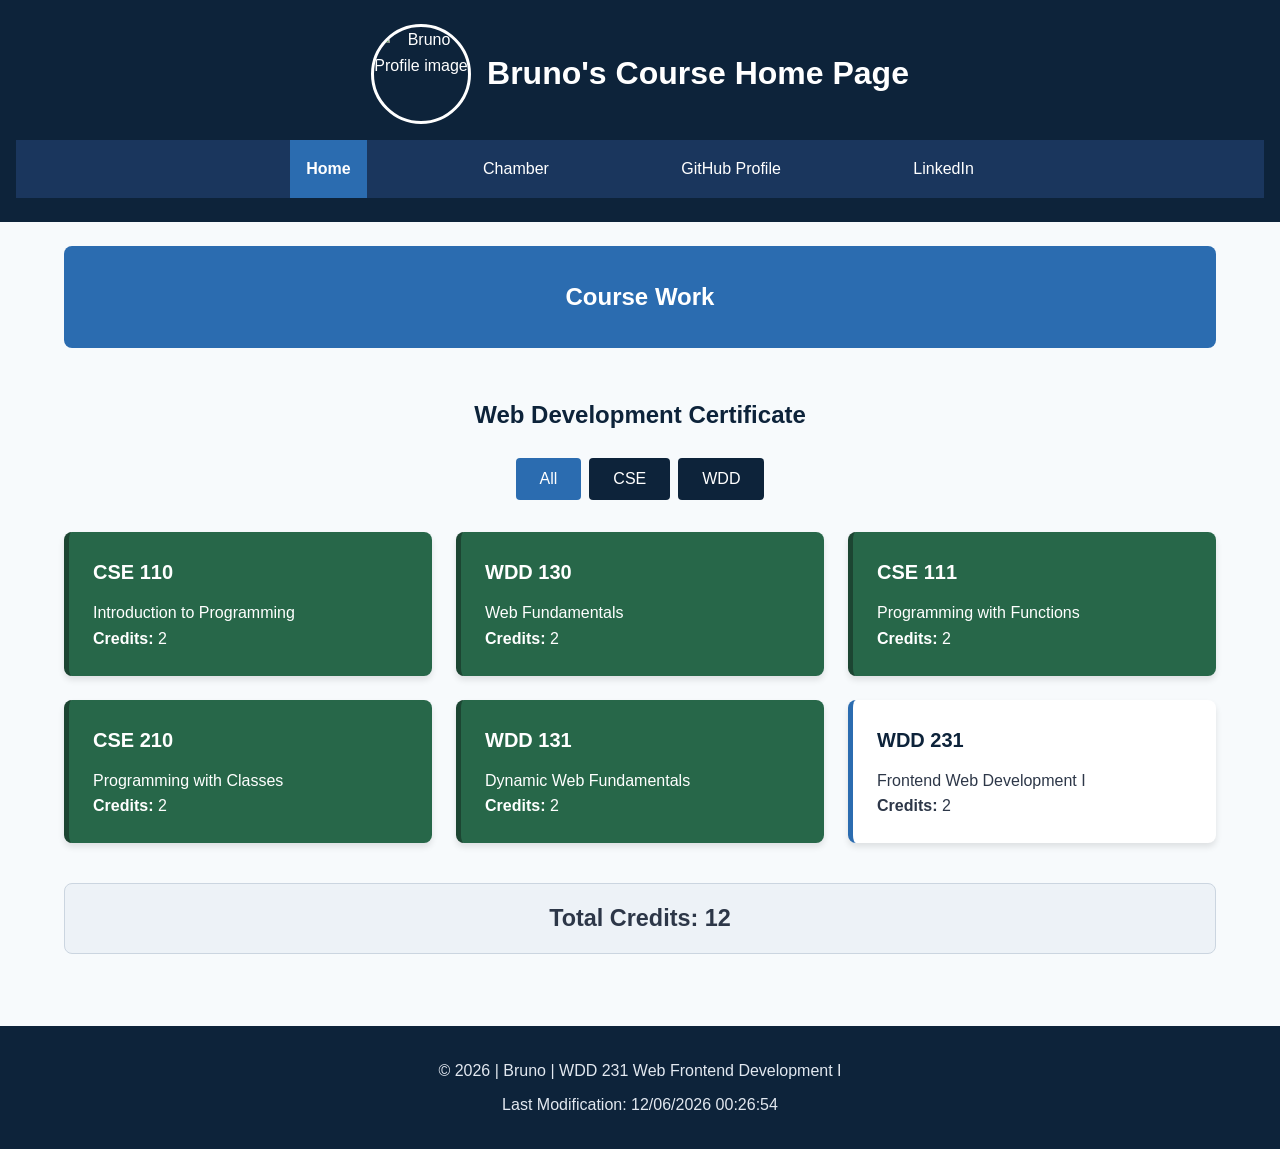
==== index.html @ 8b1036fa "Add files via upload" ====
<!DOCTYPE html>
<html lang="en">
<head>
    <meta charset="UTF-8">
    <meta name="viewport" content="width=device-width, initial-scale=1.0">
    <meta name="description" content="WDD 231 - Web Frontend Development I - Bruno's Course Home Page">
    <meta name="author" content="Bruno">
    <title>Bruno - WDD 231 Course Home Page</title>
    <link rel="stylesheet" href="styles.css">
</head>
<body>
    <header>
        <div class="header-container">
            <img src="https://ui-avatars.com/api/?name=Bruno&background=random&size=100" alt="Bruno Profile image" class="profile-img">
            <h1>Bruno's Course Home Page</h1>
        </div>
        <nav>
            <ul class="nav-menu">
                <li><a href="#" class="active">Home</a></li>
                <li><a href="#">Chamber</a></li>
                <li><a href="https://github.com/DenkoBoy185" target="_blank">GitHub Profile</a></li>
                <li><a href="https://www.linkedin.com/in/bruno-monsefu-38a6b0391/" target="_blank">LinkedIn</a></li>
            </ul>
        </nav>
    </header>

    <main>
        <section class="banner">
            <h2>Course Work</h2>
        </section>

        <section class="certificate-container">
            <h2>Web Development Certificate</h2>
            
            <div class="filter-buttons">
                <button id="btn-all" class="filter-btn active">All</button>
                <button id="btn-cse" class="filter-btn">CSE</button>
                <button id="btn-wdd" class="filter-btn">WDD</button>
            </div>

            <div id="course-container" class="course-grid">
                <!-- Courses injected here -->
            </div>

            <div class="credits-info">
                <h3>Total Credits: <span id="total-credits">0</span></h3>
            </div>
        </section>
    </main>

    <footer>
        <div class="footer-content">
            <p>&copy; <span id="currentyear"></span> | Bruno | WDD 231 Web Frontend Development I</p>
            <p id="lastModified"></p>
        </div>
    </footer>

    <script src="scripts.js"></script>
</body>
</html>
---- styles.css ----
:root {
    --primary-color: #0d233a;
    --secondary-color: #2b6cb0;
    --accent-color: #e53e3e;
    --text-color: #2d3748;
    --bg-color: #f7fafc;
    --completed-bg: #276749; /* Deep Green for WCAG AA */
    --completed-text: #ffffff;
    --card-bg: #ffffff;
    --font-family: 'Segoe UI', Tahoma, Geneva, Verdana, sans-serif;
}

* {
    box-sizing: border-box;
    margin: 0;
    padding: 0;
}

body {
    font-family: var(--font-family);
    color: var(--text-color);
    background-color: var(--bg-color);
    line-height: 1.6;
    overflow-x: hidden;
}

/* Header */
header {
    background-color: var(--primary-color);
    color: #fff;
    padding: 1.5rem 1rem;
    text-align: center;
}

.header-container {
    display: flex;
    flex-direction: column;
    align-items: center;
    gap: 1rem;
    margin-bottom: 1rem;
}

.profile-img {
    width: 100px;
    height: 100px;
    border-radius: 50%;
    object-fit: cover;
    border: 3px solid #fff;
}

/* Navigation */
nav {
    background-color: #1a365d;
}

.nav-menu {
    list-style-type: none;
    display: flex;
    flex-direction: column;
    padding: 0;
}

.nav-menu li {
    text-align: center;
}

.nav-menu a {
    display: block;
    color: #fff;
    text-decoration: none;
    padding: 1rem;
    transition: background-color 0.3s;
}

.nav-menu a:hover,
.nav-menu a.active {
    background-color: var(--secondary-color);
    font-weight: bold;
}

/* Main Content */
main {
    padding: 1.5rem;
    max-width: 1200px;
    margin: 0 auto;
}

.banner {
    background-color: var(--secondary-color);
    color: #fff;
    padding: 2rem;
    margin-bottom: 2rem;
    border-radius: 8px;
    text-align: center;
}

.certificate-container {
    padding: 1rem 0;
}

.certificate-container h2 {
    text-align: center;
    margin-bottom: 1.5rem;
    color: var(--primary-color);
}

/* Filter Buttons */
.filter-buttons {
    display: flex;
    flex-wrap: wrap;
    gap: 0.5rem;
    margin-bottom: 2rem;
    justify-content: center;
}

.filter-btn {
    background-color: var(--primary-color);
    color: #fff;
    border: none;
    padding: 0.75rem 1.5rem;
    cursor: pointer;
    font-size: 1rem;
    border-radius: 4px;
    transition: background-color 0.3s;
}

.filter-btn:hover {
    background-color: #2c5282;
}

.filter-btn.active {
    background-color: var(--secondary-color);
}

/* Course Grid */
.course-grid {
    display: grid;
    grid-template-columns: 1fr;
    gap: 1.5rem;
}

/* Course Card */
.course-card {
    background-color: var(--card-bg);
    border-radius: 8px;
    padding: 1.5rem;
    text-align: left;
    box-shadow: 0 4px 6px rgba(0,0,0,0.1);
    transition: transform 0.2s, box-shadow 0.2s;
    border-left: 5px solid var(--secondary-color);
}

.course-card:hover {
    transform: translateY(-5px);
    box-shadow: 0 6px 12px rgba(0,0,0,0.15);
}

.course-card h3 {
    margin-bottom: 0.75rem;
    font-size: 1.25rem;
    color: var(--primary-color);
}

/* Completed Course Card Style */
.course-card.completed {
    background-color: var(--completed-bg);
    color: var(--completed-text);
    border-left: 5px solid #1c4532;
}

.course-card.completed h3,
.course-card.completed p,
.course-card.completed strong {
    color: var(--completed-text);
}

.credits-info {
    margin-top: 2.5rem;
    text-align: center;
    font-size: 1.25rem;
    font-weight: bold;
    padding: 1rem;
    background-color: #edf2f7;
    border-radius: 8px;
    border: 1px solid #cbd5e0;
}

/* Footer */
footer {
    background-color: var(--primary-color);
    color: #fff;
    text-align: center;
    padding: 1.5rem;
    margin-top: 2rem;
}

.footer-content p {
    margin: 0.5rem 0;
}

.footer-content span, .footer-content p {
    color: #e2e8f0;
}

/* Media Queries for larger screens */
@media (min-width: 600px) {
    .nav-menu {
        flex-direction: row;
        justify-content: space-around;
        max-width: 600px;
        margin: 0 auto;
    }

    .header-container {
        flex-direction: row;
        justify-content: center;
    }

    .course-grid {
        grid-template-columns: repeat(2, 1fr);
    }
}

@media (min-width: 900px) {
    .course-grid {
        grid-template-columns: repeat(3, 1fr);
    }
    
    .nav-menu {
        max-width: 800px;
    }
}
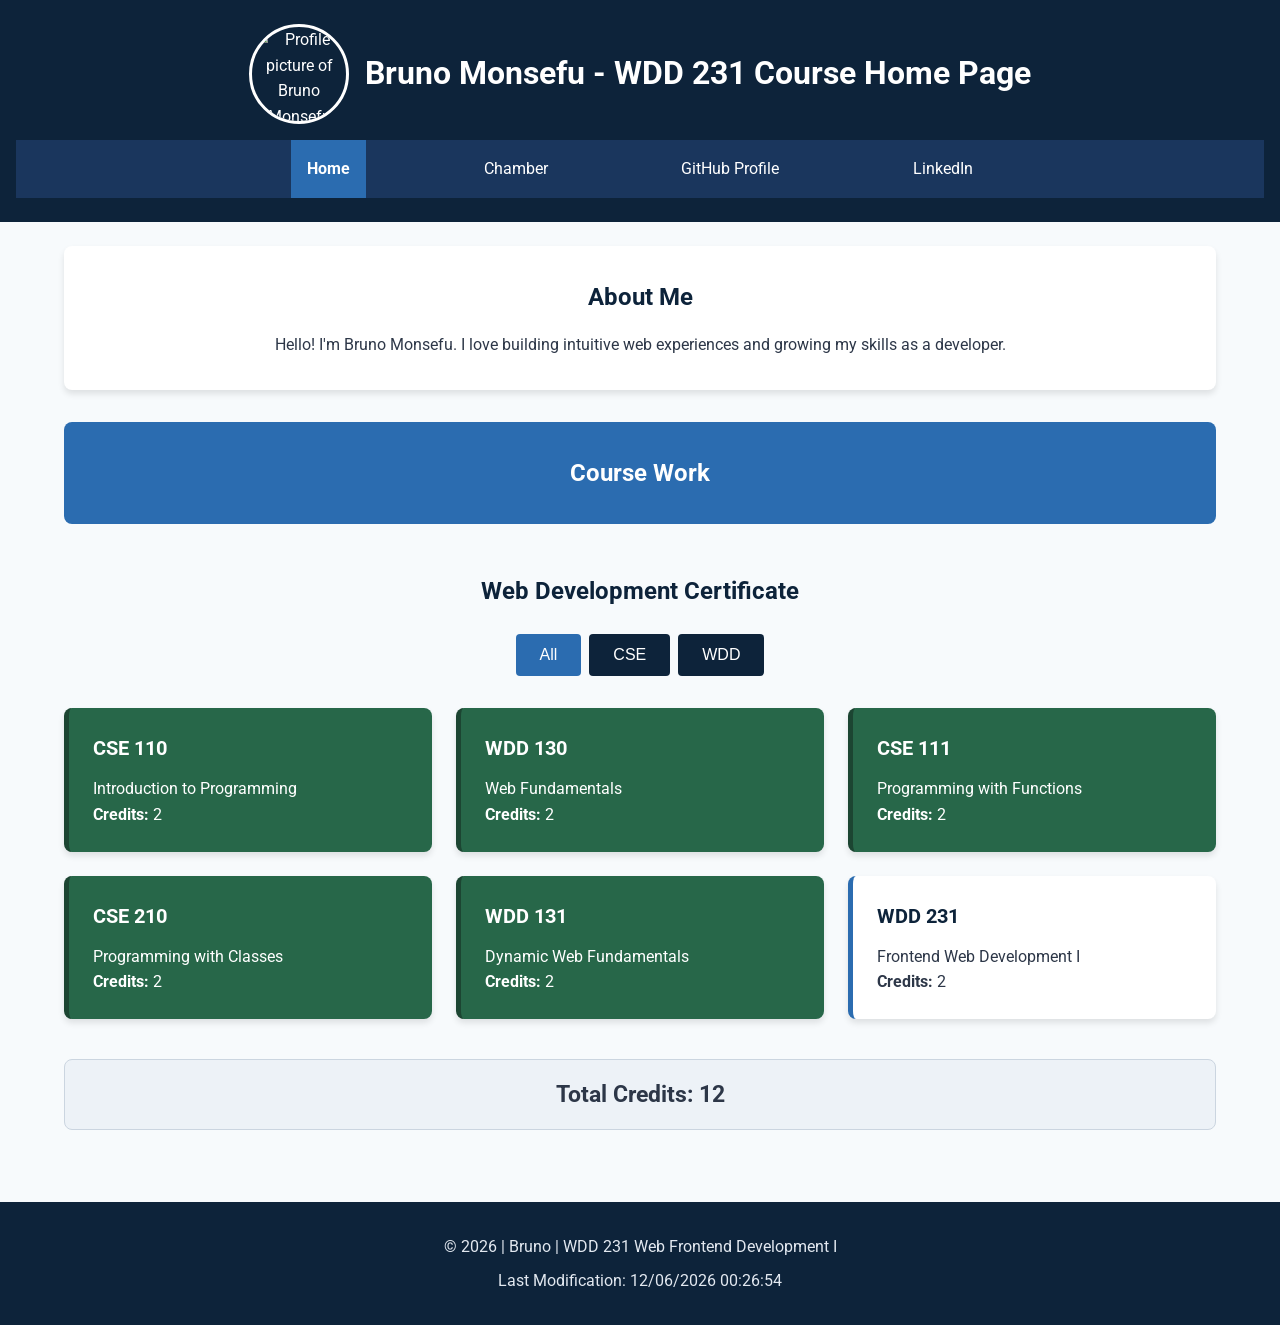
==== commit cb6df2ea: "Add files via upload" ====
--- a/index.html
+++ b/index.html
@@ -3,16 +3,20 @@
 <head>
     <meta charset="UTF-8">
     <meta name="viewport" content="width=device-width, initial-scale=1.0">
-    <meta name="description" content="WDD 231 - Web Frontend Development I - Bruno's Course Home Page">
-    <meta name="author" content="Bruno">
-    <title>Bruno - WDD 231 Course Home Page</title>
-    <link rel="stylesheet" href="styles.css">
+    <meta name="description" content="WDD 231 - Web Frontend Development I - Bruno Monsefu's Course Home Page">
+    <meta name="author" content="Bruno Monsefu">
+    <title>Bruno Monsefu - WDD 231 Course Home Page</title>
+    <link rel="preconnect" href="https://fonts.googleapis.com">
+    <link rel="preconnect" href="https://fonts.gstatic.com" crossorigin>
+    <link href="https://fonts.googleapis.com/css2?family=Roboto:wght@400;700&display=swap" rel="stylesheet">
+    <link rel="stylesheet" href="styles/styles.css">
+    <script src="scripts/scripts.js" defer></script>
 </head>
 <body>
     <header>
         <div class="header-container">
-            <img src="https://ui-avatars.com/api/?name=Bruno&background=random&size=100" alt="Bruno Profile image" class="profile-img">
-            <h1>Bruno's Course Home Page</h1>
+            <img src="images/profile.jpg" alt="Profile picture of Bruno Monsefu" class="profile-img">
+            <h1>Bruno Monsefu - WDD 231 Course Home Page</h1>
         </div>
         <nav>
             <ul class="nav-menu">
@@ -25,6 +29,11 @@
     </header>
 
     <main>
+        <section class="about-me">
+            <h2>About Me</h2>
+            <p>Hello! I'm Bruno Monsefu. I love building intuitive web experiences and growing my skills as a developer.</p>
+        </section>
+
         <section class="banner">
             <h2>Course Work</h2>
         </section>
@@ -54,7 +63,5 @@
             <p id="lastModified"></p>
         </div>
     </footer>
-
-    <script src="scripts.js"></script>
 </body>
 </html>
--- a/styles/styles.css
+++ b/styles/styles.css
@@ -0,0 +1,246 @@
+:root {
+    --primary-color: #0d233a;
+    --secondary-color: #2b6cb0;
+    --accent-color: #e53e3e;
+    --text-color: #2d3748;
+    --bg-color: #f7fafc;
+    --completed-bg: #276749; /* Deep Green for WCAG AA */
+    --completed-text: #ffffff;
+    --card-bg: #ffffff;
+    --font-family: 'Roboto', 'Segoe UI', Tahoma, Geneva, Verdana, sans-serif;
+}
+
+* {
+    box-sizing: border-box;
+    margin: 0;
+    padding: 0;
+}
+
+body {
+    font-family: var(--font-family);
+    color: var(--text-color);
+    background-color: var(--bg-color);
+    line-height: 1.6;
+    overflow-x: hidden;
+}
+
+/* Header */
+header {
+    background-color: var(--primary-color);
+    color: #fff;
+    padding: 1.5rem 1rem;
+    text-align: center;
+}
+
+.header-container {
+    display: flex;
+    flex-direction: column;
+    align-items: center;
+    gap: 1rem;
+    margin-bottom: 1rem;
+}
+
+.profile-img {
+    width: 100px;
+    height: 100px;
+    border-radius: 50%;
+    object-fit: cover;
+    border: 3px solid #fff;
+}
+
+/* Navigation */
+nav {
+    background-color: #1a365d;
+}
+
+.nav-menu {
+    list-style-type: none;
+    display: flex;
+    flex-direction: column;
+    padding: 0;
+}
+
+.nav-menu li {
+    text-align: center;
+}
+
+.nav-menu a {
+    display: block;
+    color: #fff;
+    text-decoration: none;
+    padding: 1rem;
+    transition: background-color 0.3s;
+}
+
+.nav-menu a:hover,
+.nav-menu a.active {
+    background-color: var(--secondary-color);
+    font-weight: bold;
+}
+
+/* Main Content */
+main {
+    padding: 1.5rem;
+    max-width: 1200px;
+    margin: 0 auto;
+}
+
+.about-me {
+    background-color: var(--card-bg);
+    padding: 2rem;
+    margin-bottom: 2rem;
+    border-radius: 8px;
+    box-shadow: 0 4px 6px rgba(0,0,0,0.1);
+    text-align: center;
+}
+
+.about-me h2 {
+    color: var(--primary-color);
+    margin-bottom: 1rem;
+}
+
+.banner {
+    background-color: var(--secondary-color);
+    color: #fff;
+    padding: 2rem;
+    margin-bottom: 2rem;
+    border-radius: 8px;
+    text-align: center;
+}
+
+.certificate-container {
+    padding: 1rem 0;
+}
+
+.certificate-container h2 {
+    text-align: center;
+    margin-bottom: 1.5rem;
+    color: var(--primary-color);
+}
+
+/* Filter Buttons */
+.filter-buttons {
+    display: flex;
+    flex-wrap: wrap;
+    gap: 0.5rem;
+    margin-bottom: 2rem;
+    justify-content: center;
+}
+
+.filter-btn {
+    background-color: var(--primary-color);
+    color: #fff;
+    border: none;
+    padding: 0.75rem 1.5rem;
+    cursor: pointer;
+    font-size: 1rem;
+    border-radius: 4px;
+    transition: background-color 0.3s;
+}
+
+.filter-btn:hover {
+    background-color: #2c5282;
+}
+
+.filter-btn.active {
+    background-color: var(--secondary-color);
+}
+
+/* Course Grid */
+.course-grid {
+    display: grid;
+    grid-template-columns: 1fr;
+    gap: 1.5rem;
+}
+
+/* Course Card */
+.course-card {
+    background-color: var(--card-bg);
+    border-radius: 8px;
+    padding: 1.5rem;
+    text-align: left;
+    box-shadow: 0 4px 6px rgba(0,0,0,0.1);
+    transition: transform 0.2s, box-shadow 0.2s;
+    border-left: 5px solid var(--secondary-color);
+}
+
+.course-card:hover {
+    transform: translateY(-5px);
+    box-shadow: 0 6px 12px rgba(0,0,0,0.15);
+}
+
+.course-card h3 {
+    margin-bottom: 0.75rem;
+    font-size: 1.25rem;
+    color: var(--primary-color);
+}
+
+/* Completed Course Card Style */
+.course-card.completed {
+    background-color: var(--completed-bg);
+    color: var(--completed-text);
+    border-left: 5px solid #1c4532;
+}
+
+.course-card.completed h3,
+.course-card.completed p,
+.course-card.completed strong {
+    color: var(--completed-text);
+}
+
+.credits-info {
+    margin-top: 2.5rem;
+    text-align: center;
+    font-size: 1.25rem;
+    font-weight: bold;
+    padding: 1rem;
+    background-color: #edf2f7;
+    border-radius: 8px;
+    border: 1px solid #cbd5e0;
+}
+
+/* Footer */
+footer {
+    background-color: var(--primary-color);
+    color: #fff;
+    text-align: center;
+    padding: 1.5rem;
+    margin-top: 2rem;
+}
+
+.footer-content p {
+    margin: 0.5rem 0;
+}
+
+.footer-content span, .footer-content p {
+    color: #e2e8f0;
+}
+
+/* Media Queries for larger screens */
+@media (min-width: 600px) {
+    .nav-menu {
+        flex-direction: row;
+        justify-content: space-around;
+        max-width: 600px;
+        margin: 0 auto;
+    }
+
+    .header-container {
+        flex-direction: row;
+        justify-content: center;
+    }
+
+    .course-grid {
+        grid-template-columns: repeat(2, 1fr);
+    }
+}
+
+@media (min-width: 900px) {
+    .course-grid {
+        grid-template-columns: repeat(3, 1fr);
+    }
+    
+    .nav-menu {
+        max-width: 800px;
+    }
+}
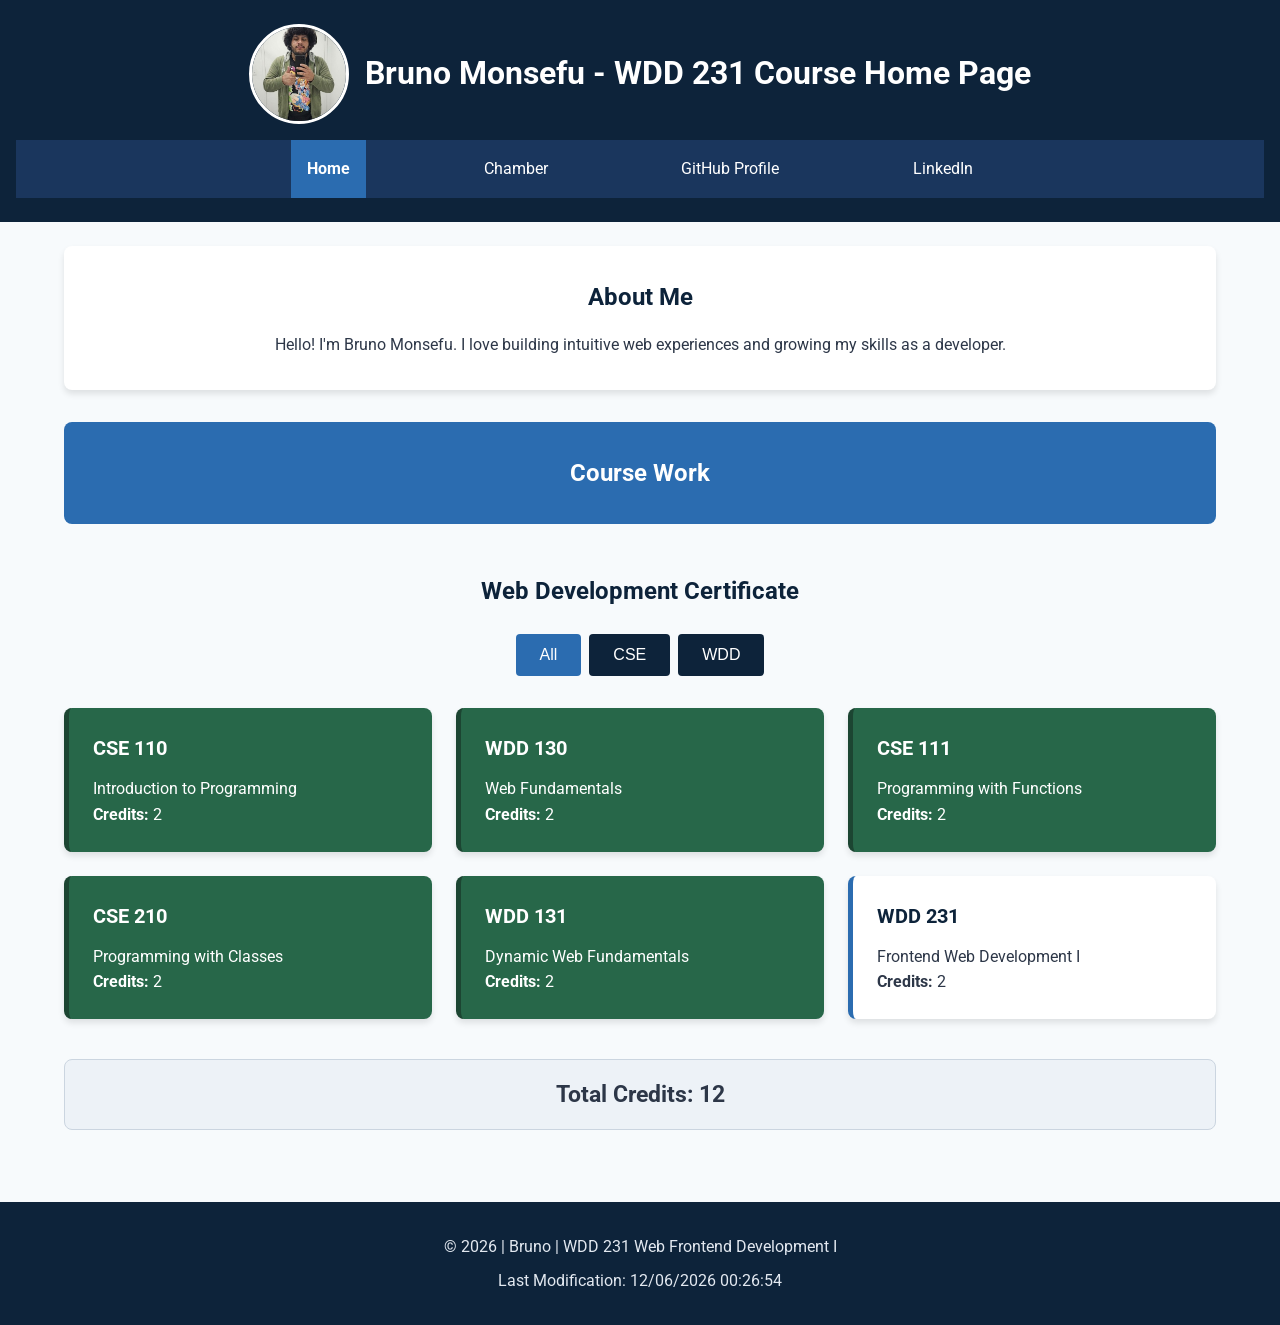
==== commit ca06ec34: "Add files via upload" ====
--- a/index.html
+++ b/index.html
@@ -15,7 +15,7 @@
 <body>
     <header>
         <div class="header-container">
-            <img src="images/profile.jpg" alt="Profile picture of Bruno Monsefu" class="profile-img">
+            <img src="images/Profile.jpg" alt="Profile picture of Bruno Monsefu" class="profile-img">
             <h1>Bruno Monsefu - WDD 231 Course Home Page</h1>
         </div>
         <nav>
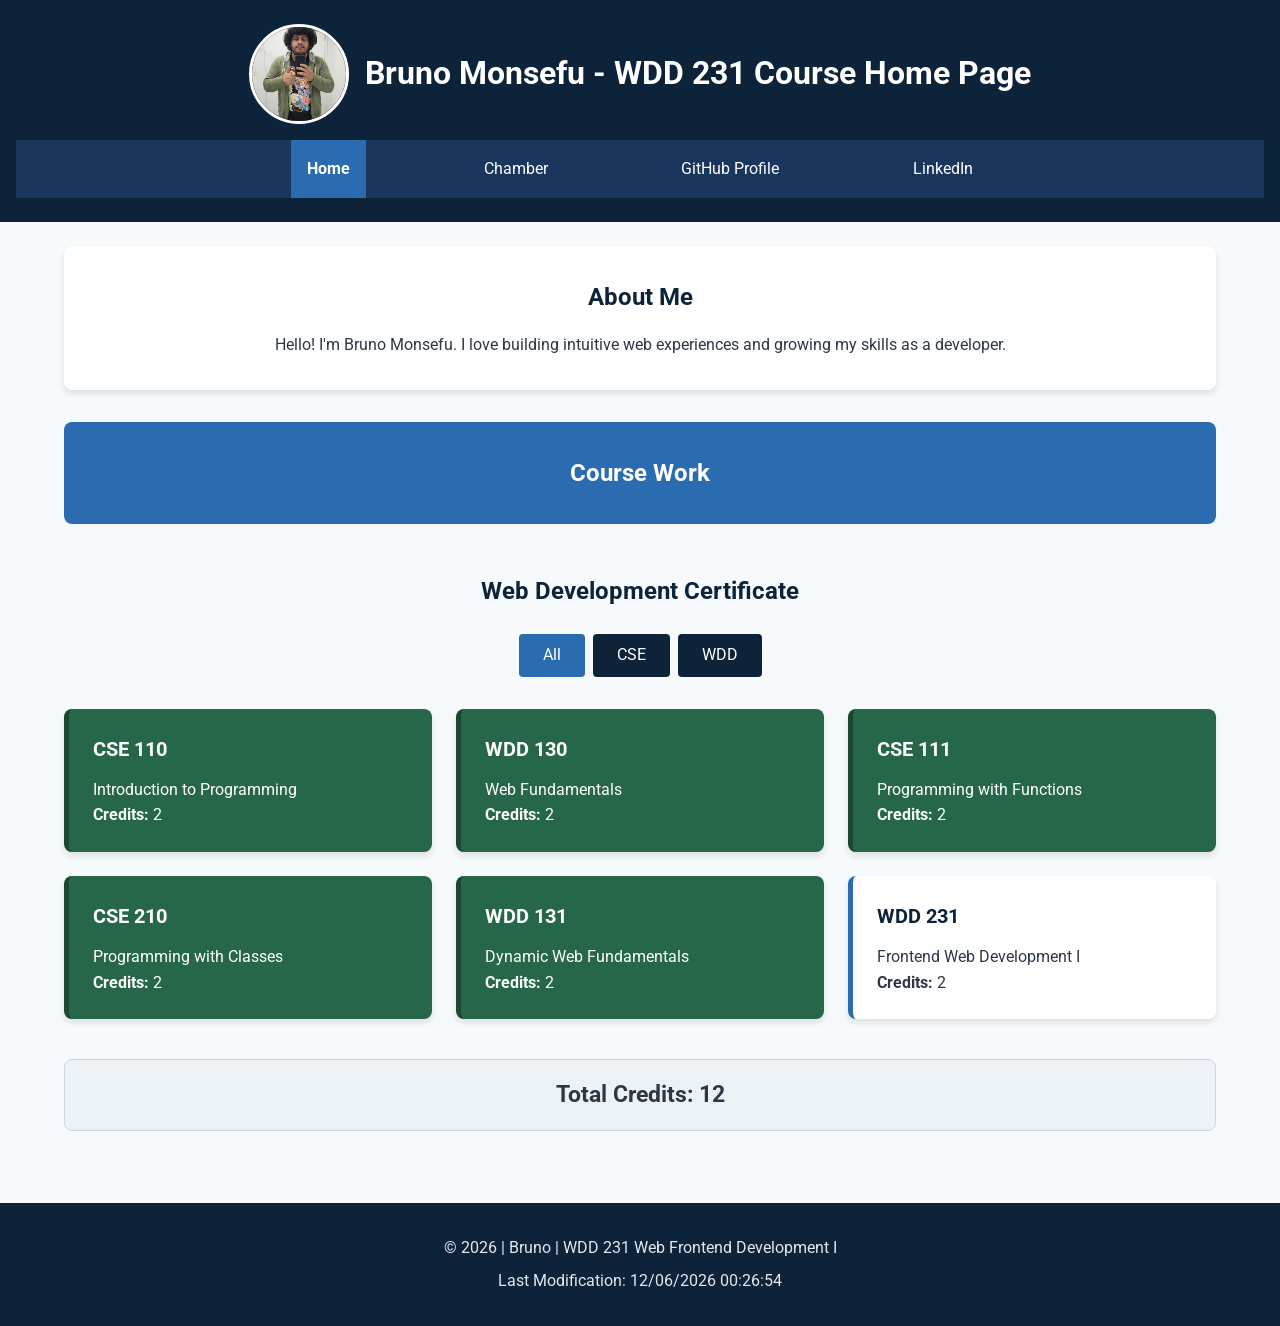
==== commit efa78d04: "Add files via upload" ====
--- a/index.html
+++ b/index.html
@@ -9,13 +9,14 @@
     <link rel="preconnect" href="https://fonts.googleapis.com">
     <link rel="preconnect" href="https://fonts.gstatic.com" crossorigin>
     <link href="https://fonts.googleapis.com/css2?family=Roboto:wght@400;700&display=swap" rel="stylesheet">
+    <link rel="stylesheet" href="styles/normalize.css">
     <link rel="stylesheet" href="styles/styles.css">
     <script src="scripts/scripts.js" defer></script>
 </head>
 <body>
     <header>
         <div class="header-container">
-            <img src="images/Profile.jpg" alt="Profile picture of Bruno Monsefu" class="profile-img">
+            <img src="images/profile.jpg" alt="Profile picture of Bruno Monsefu" class="profile-img">
             <h1>Bruno Monsefu - WDD 231 Course Home Page</h1>
         </div>
         <nav>
